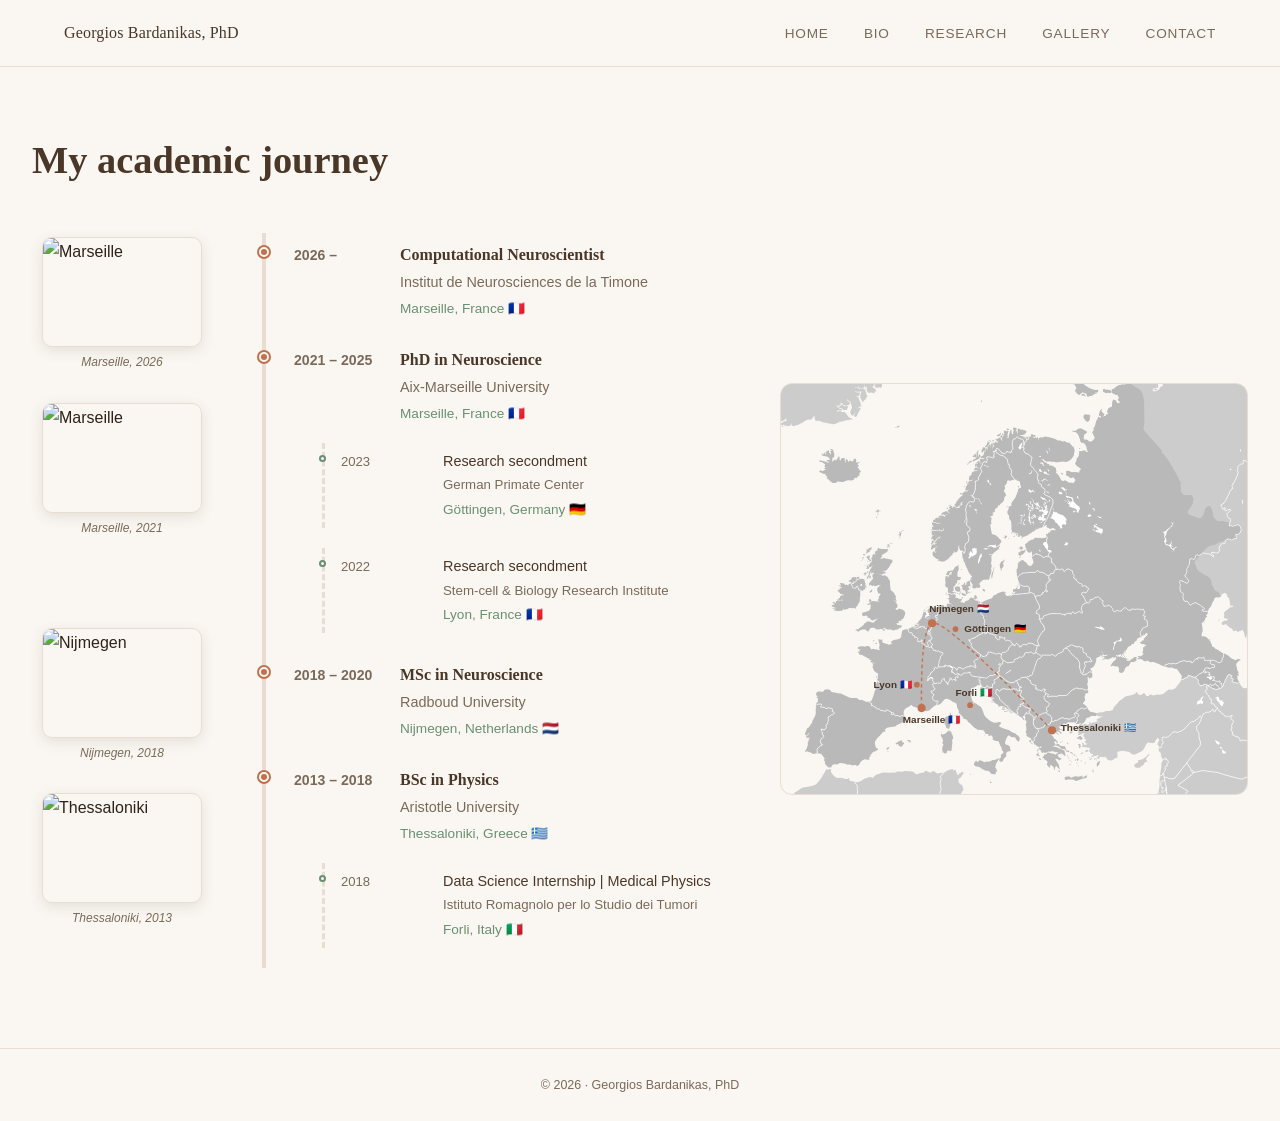
==== bio.html @ c3afd174 "update bio" ====
<!DOCTYPE html>
<html lang="en">

<head>
<meta charset="UTF-8">
<title>Bio | Georgios Bardanikas</title>
<link rel="stylesheet" href="style.css">
</head>

<body>

<nav>
  <a class="nav-logo" href="index.html">Georgios Bardanikas, PhD</a>
  <ul class="nav-links">
    <li><a href="index.html">Home</a></li>
    <li><a href="bio.html">Bio</a></li>
    <li><a href="research.html">Research</a></li>
    <li><a href="gallery.html">Gallery</a></li>
    <li><a href="contact.html">Contact</a></li>
  </ul>
</nav>


<section class="bio-journey">

  <h2>My academic journey</h2>

  <div class="journey-grid">

    <!-- ── Column 1: photos ── -->
    <div class="journey-photos">

      <!-- Postdoc photo -->
      <div class="city-photo-item">
        <div class="city-photo-spacer" style="height: 0px"></div>
        <img src="images/city-marseille-postdoc.jpg" class="city-thumb" alt="Marseille"/>
        <p class="city-photo-label">Marseille, 2026</p>
      </div>

      <!-- PhD photo -->
      <div class="city-photo-item">
        <div class="city-photo-spacer" style="height: 30px"></div>
        <img src="images/city-marseille-phd.jpg" class="city-thumb" alt="Marseille"/>
        <p class="city-photo-label">Marseille, 2021</p>
      </div>

      <!-- MSc photo -->
      <div class="city-photo-item">
        <div class="city-photo-spacer" style="height: 90px"></div>
        <img src="images/city-nijmegen.jpg" class="city-thumb" alt="Nijmegen"/>
        <p class="city-photo-label">Nijmegen, 2018</p>
      </div>

      <!-- BSc photo -->
      <div class="city-photo-item">
        <div class="city-photo-spacer" style="height: 30px"></div>
        <img src="images/city-thessaloniki.jpg" class="city-thumb" alt="Thessaloniki"/>
        <p class="city-photo-label">Thessaloniki, 2013</p>
      </div>

    </div><!-- /.journey-photos -->


    <!-- ── Column 2: timeline ── -->
    <div class="journey-text">

      <div class="journey-item" id="item-marseille" data-city="marseille">
        <div class="journey-year">2026 – </div>
        <div class="journey-content">
          <h3>Computational Neuroscientist </h3>
          <p>Institut de Neurosciences de la Timone</p>
          <p class="journey-location">Marseille, France 🇫🇷</p>
        </div>
      </div><!-- /.journey-item -->

      <div class="journey-item" id="item-marseille" data-city="marseille">
        <div class="journey-year">2021 – 2025</div>
        <div class="journey-content">
          <h3>PhD in Neuroscience </h3>
          <p>Aix-Marseille University</p>
          <p class="journey-location">Marseille, France 🇫🇷</p>
        </div>
      </div><!-- /.journey-item -->

      <div class="journey-sub">
        <div class="sub-item" id="item-gott" data-city="gott">
          <div class="sub-year">2023</div>
          <div class="sub-content">
            <h4>Research secondment</h4>
            <p>German Primate Center</p>
            <p class="journey-location">G&ouml;ttingen, Germany 🇩🇪</p>
          </div>
        </div>
      </div><!-- /.journey-item -->

      <div class="journey-sub">
        <div class="sub-item" id="item-lyon" data-city="lyon">
          <div class="sub-year">2022</div>
          <div class="sub-content">
            <h4>Research secondment</h4>
            <p>Stem-cell & Biology Research Institute</p>
            <p class="journey-location">Lyon, France 🇫🇷</p>
          </div>
        </div>
      </div><!-- /.journey-item -->

      <div class="journey-item" id="item-nijmegen" data-city="nijmegen">
        <div class="journey-year">2018 – 2020</div>
        <div class="journey-content">
          <h3>MSc in Neuroscience</h3>
          <p>Radboud University</p>
          <p class="journey-location">Nijmegen, Netherlands 🇳🇱</p>
        </div>
      </div><!-- /.journey-item -->

      <div class="journey-item" id="item-thess" data-city="thess">
        <div class="journey-year">2013 – 2018</div>
        <div class="journey-content">
          <h3>BSc in Physics</h3>
          <p>Aristotle University</p>
          <p class="journey-location">Thessaloniki, Greece 🇬🇷</p>
        </div>
      </div><!-- /.journey-item -->

      <div class="journey-sub">
        <div class="sub-item" id="item-forli" data-city="forli">
          <div class="sub-year">2018</div>
          <div class="sub-content">
            <h4>Data Science Internship | Medical Physics</h4>
            <p>Istituto Romagnolo per lo Studio dei Tumori</p>
            <p class="journey-location">Forli, Italy 🇮🇹</p>
          </div>
        </div>
      </div>

    </div><!-- /.journey-text -->


    <!-- ── Column 3: map ── -->
    <div class="europe-map">
      <img class="map-base" src="images/europe-map.svg" alt="Map of Europe" width="800" height="702"/>

      <svg class="map-overlay" viewBox="0 0 800 702" xmlns="http://www.w3.org/2000/svg">

        <!-- trajectory line -->
        <path
          d="M465 593 Q280 400 260 410 T242 555"
          stroke="#c0714f" stroke-width="2.5" fill="none"
          stroke-dasharray="6,5" opacity="0.9"
        />

        <!-- ── Marseille ── -->
        <circle class="map-dot" id="dot-marseille" cx="242" cy="555" r="7" fill="#c0714f"/>
        <g class="map-label-group" id="label-marseille">
          <rect x="210" y="580" width="90" height="20" rx="3"/>
          <text x="210" y="580">Marseille 🇫🇷</text>
        </g>

        <!-- ── Gottingen ── -->
        <circle class="map-dot" id="dot-gott" cx="300" cy="420" r="5" fill="#c0714f"/>
        <g class="map-label-group" id="label-gott">
          <rect x="315" y="425" width="60" height="20" rx="3"/>
          <text x="315" y="425">G&ouml;ttingen 🇩🇪</text>
        </g>

        <!-- ── Lyon ── -->
        <circle class="map-dot" id="dot-lyon" cx="234" cy="515" r="5" fill="#c0714f"/>
        <g class="map-label-group" id="label-lyon">
          <rect x="160" y="520" width="60" height="20" rx="3"/>
          <text x="160" y="520">Lyon 🇫🇷</text>
        </g>

        <!-- ── Nijmegen ── -->
        <circle class="map-dot" id="dot-nijmegen" cx="260" cy="410" r="7" fill="#c0714f"/>
        <g class="map-label-group" id="label-nijmegen">
          <rect x="255" y="390" width="95" height="20" rx="3"/>
          <text x="255" y="390">Nijmegen 🇳🇱</text>
        </g>

        <!-- ── Thessaloniki ── -->
        <circle class="map-dot" id="dot-thess" cx="465" cy="593" r="7" fill="#c0714f"/>
        <g class="map-label-group" id="label-thess">
          <rect x="480" y="595" width="115" height="20" rx="3"/>
          <text x="480" y="595">Thessaloniki 🇬🇷</text>
        </g>

        <!-- ── Forli ── -->
        <circle class="map-dot" id="dot-forli" cx="325" cy="550" r="5" fill="#c0714f"/>
        <g class="map-label-group" id="label-forli">
          <rect x="300" y="535" width="115" height="20" rx="3"/>
          <text x="300" y="535">Forli 🇮🇹</text>
        </g>


      </svg>
    </div><!-- /.europe-map -->

</section>

<script>
  // Map each data-city to its dot and label elements
  function getMapEls(city) {
    return {
      dot:   document.getElementById("dot-"   + city),
      label: document.getElementById("label-" + city),
    };
  }

  // Activate / deactivate a city on the map
  function activateCity(city, on) {
    const { dot, label } = getMapEls(city);
    if (dot)   dot.classList.toggle("active", on);
    if (label) label.classList.toggle("active", on);
  }

  // Activate / deactivate a timeline item
  function activateItem(id, on) {
    const el = document.getElementById(id);
    if (el) el.classList.toggle("highlight", on);
  }

  // Wire up all timeline items (main + sub)
  document.querySelectorAll(".journey-item, .sub-item").forEach(item => {
    const city = item.dataset.city;
    if (!city || city.startsWith("[")) return;   // skip placeholder entries

    item.addEventListener("mouseenter", () => activateCity(city, true));
    item.addEventListener("mouseleave", () => activateCity(city, false));
  });

  // Wire up map dots — highlight the matching timeline item
  document.querySelectorAll(".map-dot").forEach(dot => {
    const city   = dot.id.replace("dot-", "");
    const itemId = "item-" + city;

    dot.addEventListener("mouseenter", () => {
      activateItem(itemId, true);
      activateCity(city, true);
    });
    dot.addEventListener("mouseleave", () => {
      activateItem(itemId, false);
      activateCity(city, false);
    });
  });

  // Wire up map labels — same behaviour as dots
  document.querySelectorAll(".map-label-group").forEach(label => {
    const city   = label.id.replace("label-", "");
    const itemId = "item-" + city;

    label.addEventListener("mouseenter", () => {
      activateItem(itemId, true);
      activateCity(city, true);
    });
    label.addEventListener("mouseleave", () => {
      activateItem(itemId, false);
      activateCity(city, false);
    });
  });
</script>

<footer>© 2026 · Georgios Bardanikas, PhD </footer>

</body>
</html>
---- style.css ----
:root {
    --cream:       #faf7f2;
    --warm-bg:     #f3ede3;
    --sand:        #e8ddd0;
    --terracotta:  #c0714f;
    --rust:        #a85a3a;
    --bark:        #4a3728;
    --text:        #2e2318;
    --muted:       #7a6a5a;
    --accent:      #6b8f71;
    --white:       #ffffff;
}

*, *::before, *::after { box-sizing: border-box; margin: 0; padding: 0; }
html { scroll-behavior: smooth; }

body {
    background: var(--cream);
    color: var(--text);
    font-family: 'DM Sans', sans-serif;
    font-weight: 300;
    line-height: 1.7;
    min-height: 100vh;
}

/* ── NAV ── */
nav {
    position: fixed; top: 0; left: 0; right: 0; z-index: 100;
    display: flex; justify-content: space-between; align-items: center;
    padding: 1.2rem 4rem;
    background: rgba(250,247,242,0.92);
    backdrop-filter: blur(12px);
    border-bottom: 1px solid var(--sand);
}
.nav-logo {
    font-family: 'Lora', serif;
    font-size: 1rem; color: var(--bark);
    text-decoration: none; letter-spacing: 0.01em;
    cursor: pointer;
}
.nav-links { display: flex; gap: 2.2rem; list-style: none; }
.nav-links a {
    text-decoration: none; color: var(--muted);
    font-size: 0.85rem; font-weight: 400;
    letter-spacing: 0.06em; text-transform: uppercase;
    transition: color 0.2s; cursor: pointer;
    background: none; border: none; padding: 0;
}
.nav-links a:hover  { color: var(--terracotta); }
.nav-links a.active { color: var(--bark); font-weight: 500; }

/* ── PAGE VIEWS ── */
.page { display: none; animation: fadeUp 0.5s ease both; }
.page.active { display: block; }

@keyframes fadeUp {
    from { opacity: 0; transform: translateY(18px); }
    to   { opacity: 1; transform: translateY(0); }
}

/* ══════════════════════════════
    HOME
══════════════════════════════ */
#page-home {
    min-height: 100vh;
    display: flex; flex-direction: column;
    justify-content: center;
    padding: 7rem 4rem 4rem;
    position: relative; overflow: hidden;
}
#page-home::before {
    content: '';
    position: fixed; top: -160px; right: -160px;
    width: 700px; height: 700px; border-radius: 50%;
    background: radial-gradient(circle, #e8ddd055 0%, transparent 70%);
    pointer-events: none; z-index: 0;
}

.home-hero {
    display: grid;
    grid-template-columns: 1fr 1fr;
    align-items: center;
    gap: 5rem;
    max-width: 1100px;
    margin: 0 auto;
    width: 100%;
    position: relative; z-index: 1;
}

.home-text h1 {
    font-family: 'Lora', serif;
    font-size: clamp(2.2rem, 4vw, 3.2rem);
    font-weight: 600; line-height: 1.15;
    color: var(--bark); margin-bottom: 0.3rem;
}
.home-text h1 em { font-style: italic; color: var(--terracotta); }
.eyebrow {
    display: inline-block;
    font-size: 0.78rem; font-weight: 500;
    letter-spacing: 0.13em; text-transform: uppercase;
    color: var(--terracotta);
    border: 1px solid var(--terracotta);
    padding: 0.28rem 0.85rem; border-radius: 20px;
    margin-bottom: 1.3rem;
}
.home-tagline {
    font-size: 1.05rem; color: var(--muted);
    margin: 1rem 0 2rem; max-width: 420px;
}
.home-btns { display: flex; gap: 1rem; flex-wrap: wrap; }

.home-photo {
    display: flex; justify-content: center;
    position: relative; z-index: 1;
}
.photo-frame {
    width: 320px; height: 400px;
    border-radius: 200px 200px 160px 160px;
    overflow: hidden;
    border: 6px solid var(--white);
    box-shadow: 0 20px 60px rgba(74,55,40,0.18);
    background: var(--sand);
}
.photo-frame img { width: 100%; height: 100%; object-fit: cover; }
.photo-placeholder {
    width: 100%; height: 100%;
    display: flex; flex-direction: column;
    align-items: center; justify-content: center;
    background: linear-gradient(160deg, var(--sand), var(--warm-bg));
    color: var(--muted); font-size: 0.82rem; text-align: center; gap: 0.5rem;
}
.photo-placeholder svg { opacity: 0.35; }

/* about block */
.home-about {
    max-width: 1100px; margin: 4rem auto 0;
    display: grid; grid-template-columns: 1fr 1.6fr; gap: 4rem;
    padding-top: 3rem; border-top: 1px solid var(--sand);
    position: relative; z-index: 1;
}
.about-stats { display: flex; flex-direction: column; gap: 1.3rem; }
.stat-card {
    background: var(--white);
    border-radius: 12px; padding: 1.2rem 1.4rem;
    border-left: 3px solid var(--terracotta);
}
.stat-num {
    font-family: 'Lora', serif; font-size: 1.8rem;
    color: var(--terracotta); font-weight: 600;
}
.stat-label { font-size: 0.82rem; color: var(--muted); }
.about-text p { color: var(--muted); margin-bottom: 1.1rem; font-size: 1rem; }
.about-text p:first-child { color: var(--text); font-size: 1.05rem; }

/* ══════════════════════════════
    SHARED INNER PAGE
══════════════════════════════ */
.inner-page {
    max-width: 1100px; margin: 0 auto;
    padding: 8rem 4rem 5rem;
}
.page-header { margin-bottom: 3rem; }
.section-label {
    display: inline-block;
    font-size: 0.75rem; font-weight: 500;
    letter-spacing: 0.14em; text-transform: uppercase;
    color: var(--accent); margin-bottom: 0.6rem;
}
.page-title {
    font-family: 'Lora', serif;
    font-size: clamp(1.9rem, 3vw, 2.6rem);
    font-weight: 600; color: var(--bark);
}

/* ══════════════════════════════
    SKILLS
══════════════════════════════ */
.skills-row { display: flex; flex-wrap: wrap; gap: 0.5rem; margin-top: 1.4rem; }
.skill-tag {
    background: var(--warm-bg); color: var(--bark);
    padding: 0.3rem 0.85rem; border-radius: 20px; font-size: 0.8rem;
}

/* ══════════════════════════════
    BUTTONS
══════════════════════════════ */
.btn {
    display: inline-block; text-decoration: none; cursor: pointer;
    padding: 0.72rem 1.5rem; border-radius: 6px;
    font-family: 'DM Sans', sans-serif;
    font-size: 0.88rem; font-weight: 500; transition: all 0.2s; border: none;
}
.btn-primary {
    background: var(--terracotta); color: white;
    box-shadow: 0 2px 12px rgba(192,113,79,0.28);
}
.btn-primary:hover { background: var(--rust); transform: translateY(-2px); }
.btn-outline { border: 1.5px solid var(--bark); color: var(--bark); background: transparent; }
.btn-outline:hover { background: var(--bark); color: white; transform: translateY(-2px); }

/* ══════════════════════════════
    RESEARCH PAGE
══════════════════════════════ */
.research-grid {
    display: grid; grid-template-columns: repeat(3,1fr); gap: 1.4rem;
    margin-bottom: 3.5rem;
}
.research-card {
    background: var(--white);
    border-radius: 14px; padding: 1.8rem;
    border: 1px solid var(--sand);
    transition: all 0.25s; position: relative; overflow: hidden;
}
.research-card::before {
    content: ''; position: absolute; top: 0; left: 0; right: 0; height: 3px;
    background: var(--terracotta); transform: scaleX(0);
    transform-origin: left; transition: transform 0.3s;
}
.research-card:hover { transform: translateY(-4px); box-shadow: 0 14px 36px rgba(74,55,40,0.1); }
.research-card:hover::before { transform: scaleX(1); }
.card-icon { font-size: 1.8rem; margin-bottom: 0.9rem; }
.research-card h3 {
    font-family: 'Lora', serif; font-size: 1.05rem;
    color: var(--bark); margin-bottom: 0.6rem;
}
.research-card p { font-size: 0.88rem; color: var(--muted); line-height: 1.65; }

.pubs-title {
    font-family: 'Lora', serif; font-size: 1.3rem;
    color: var(--bark); margin-bottom: 1.4rem;
    padding-top: 2rem; border-top: 1px solid var(--sand);
}
.pub-item {
    padding: 1.6rem 0; border-bottom: 1px solid var(--sand);
    display: grid; grid-template-columns: 48px 1fr; gap: 1.2rem; align-items: start;
}
.pub-year { font-family: 'Lora', serif; font-size: 0.88rem; color: var(--terracotta); font-weight: 600; }
.pub-title { font-family: 'Lora', serif; font-size: 0.98rem; color: var(--bark); margin-bottom: 0.25rem; }
.pub-authors { font-size: 0.83rem; color: var(--muted); }
.pub-journal  { font-size: 0.83rem; color: var(--accent); font-style: italic; }
.pub-links { display: flex; gap: 0.7rem; margin-top: 0.4rem; }
.pub-link {
    font-size: 0.76rem; text-decoration: none;
    color: var(--terracotta); border: 1px solid var(--terracotta);
    padding: 0.18rem 0.55rem; border-radius: 4px; transition: all 0.18s;
}
.pub-link:hover { background: var(--terracotta); color: white; }
.scholar-btn { margin-top: 2rem; text-align: center; }

/* ══════════════════════════════
    CV PAGE
══════════════════════════════ */
.cv-layout {
    display: grid; grid-template-columns: 1fr 1fr; gap: 3.5rem;
}
.cv-section h3 {
    font-family: 'Lora', serif; font-size: 1.05rem; color: var(--bark);
    margin-bottom: 1.1rem; padding-bottom: 0.45rem;
    border-bottom: 1px solid var(--sand);
}
.cv-block { margin-bottom: 1.3rem; }
.cv-block-title { font-weight: 500; color: var(--text); font-size: 0.93rem; }
.cv-block-place { font-size: 0.86rem; color: var(--terracotta); }
.cv-block-date  { font-size: 0.8rem;  color: var(--muted); }
.cv-spacer { height: 2rem; }
.cv-download { grid-column: 1 / -1; text-align: center; padding-top: 1rem; }


/* ══════════════════════════════
    Bio PAGE
══════════════════════════════ */
.bio-journey {
    max-width: 1300px;
    margin: 0 auto;
    padding: 8rem 2rem 5rem;
}

.bio-journey > h2 {
    font-family: 'Lora', serif;
    font-size: clamp(1.8rem, 3vw, 2.4rem);
    font-weight: 600;
    color: var(--bark);
    margin-bottom: 2.5rem;
}

.journey-grid {
    display: grid;
    grid-template-columns: 180px 1fr 1fr;
    gap: 50px;
    align-items: start;
}

/* Column 1, Photos */
.journey-photos {
display: flex;
flex-direction: column;
padding-top: 4px;       /* fine-tune to align with first timeline entry */
}

.city-photo-item {
display: flex;
flex-direction: column;
align-items: center;
margin-bottom: 0;       /* controlled by spacers below */
}

.city-photo-spacer {
flex-shrink: 0;
}

.city-thumb {
width: 160px;
height: 110px;
object-fit: cover;
border-radius: 10px;
border: 1px solid var(--sand, #e8ddd0);
box-shadow: 0 4px 14px rgba(74,55,40,0.12);
display: block;
transition: transform 0.2s, box-shadow 0.2s;
}

.city-thumb:hover {
transform: scale(1.03);
box-shadow: 0 8px 22px rgba(74,55,40,0.18);
}

.city-photo-label {
font-size: 0.75rem;
color: var(--muted, #7a6a5a);
margin-top: 5px;
text-align: center;
font-style: italic;
}



/* Column 2, Timeline */
.journey-text {
    border-left: 4px solid var(--sand);
    padding-left: 28px;
}

/* Main entry row */
.journey-item {
    position: relative;
    display: grid;
    grid-template-columns: 90px 1fr;
    gap: 16px;
    margin-bottom: 8px;
    align-items: start;
    cursor: default;
    transition: background 0.2s, padding 0.2s;
    border-radius: 8px;
    padding: 8px 10px 8px 0;
}

.journey-item::before {
    content: "";
    position: absolute;
    left: -35px;
    top: 14px;
    width: 10px;
    height: 10px;
    background: var(--terracotta, #c0714f);
    border: 2px solid var(--cream, #faf7f2);
    border-radius: 50%;
    box-shadow: 0 0 0 2px var(--terracotta, #c0714f);
    transition: transform 0.2s;
}

.journey-item.highlight,
.journey-item:hover {
    background: var(--warm-bg, #f3ede3);
    padding-left: 10px;
}
.journey-item.highlight::before,
.journey-item:hover::before {
    transform: scale(1.4);
}

.journey-year {
    font-weight: 600;
    color: var(--muted);
    font-size: 0.88rem;
    padding-top: 3px;
    white-space: nowrap;
}

.journey-content h3 {
    margin: 0;
    font-size: 1rem;
    font-family: 'Lora', serif;
    color: var(--bark, #4a3728);
}

.journey-content p {
    margin: 2px 0;
    font-size: 0.9rem;
    color: var(--muted, #7a6a5a);
}

.journey-location {
    color: var(--accent, #6b8f71) !important;
    font-size: 0.85rem !important;
}

/* ── Subcategory entries (indented, smaller) ── */
.journey-sub {
    margin-left: 28px;           /* indent under the main entry */
    margin-bottom: 20px;
    padding-left: 16px;
    border-left: 3px dashed var(--sand, #e8ddd0);
}

.sub-item {
    position: relative;
    display: grid;
    grid-template-columns: 90px 1fr;
    gap: 12px;
    margin-bottom: 10px;
    align-items: start;
    padding: 6px 8px 6px 0;
    border-radius: 6px;
    cursor: default;
    transition: background 0.2s;
}

/* smaller hollow dot for sub-items */
.sub-item::before {
    content: "";
    position: absolute;
    left: -22px;
    top: 12px;
    width: 7px;
    height: 7px;
    background: var(--cream);
    border: 2px solid var(--accent);
    border-radius: 50%;
}

.sub-item.highlight,
.sub-item:hover { background: var(--warm-bg); padding-left: 8px; }

.sub-year {
    font-weight: 500;
    color: var(--muted);
    font-size: 0.82rem;
    padding-top: 2px;
    white-space: nowrap;
}

.sub-content h4 {
    margin: 0;
    font-size: 0.9rem;
    font-weight: 500;
    color: var(--bark);
}

.sub-content p {
    margin: 1px 0;
    font-size: 0.83rem;
    color: var(--muted);
}

.sub-tag {
    display: inline-block;
    font-size: 0.72rem;
    font-weight: 500;
    letter-spacing: 0.06em;
    text-transform: uppercase;
    background: var(--warm-bg);
    color: var(--accent);
    border: 1px solid var(--sand);
    padding: 0.1rem 0.5rem;
    border-radius: 10px;
    margin-top: 3px;
}

/* spacer between main entries */
.journey-gap { height: 18px; }



/* Column 3, Map */
.europe-map {
    position: relative;
    width: 100%;
    line-height: 0;
    margin-top: 150px;
}

.europe-map img.map-base {
    width: 100%;
    height: auto;
    display: block;
    border-radius: 12px;
    border: 1px solid var(--sand, #e8ddd0);
}

.map-overlay {
    position: absolute;
    top: 0; left: 0;
    width: 100%; height: 100%;
    pointer-events: none;
}

/* dots — hoverable */
.map-dot {
    transition: r 0.25s ease, filter 0.25s ease;
    pointer-events: all;
    cursor: pointer;
}
.map-dot.active {
    filter: drop-shadow(0 0 7px #c0714f);
}

/* label groups — hoverable */
.map-label-group {
    pointer-events: all;
    cursor: pointer;
}
.map-label-group text {
    font-size: 17px;
    font-weight: 600;
    fill: var(--bark, #4a3728);
    transition: fill 0.2s;
}
.map-label-group:hover text,
.map-label-group.active text {
    fill: var(--terracotta, #c0714f);
}

/* label hit-area rect (invisible, just for pointer events) */
.map-label-group rect {
    fill: transparent;
    pointer-events: all;
}


/* Responsive */
@media (max-width: 1050px) {
    .journey-grid { grid-template-columns: 1fr 1fr; }
    nav { padding: 1rem 1.5rem; }
    .nav-links { gap: 1.2rem; }
}

@media (max-width: 700px) {
.journey-grid { grid-template-columns: 1fr; }
}



/* ══════════════════════════════
    GALLERY PAGE
══════════════════════════════ */
.gallery-intro { color: var(--muted); max-width: 560px; margin-bottom: 2.5rem; font-size: 0.95rem; }
.gallery-grid {
    display: grid;
    grid-template-columns: repeat(3, 1fr);
    gap: 1rem;
}
.gallery-item {
    border-radius: 12px; overflow: hidden;
    aspect-ratio: 4/3;
    background: var(--sand);
    position: relative;
    transition: transform 0.25s, box-shadow 0.25s;
    cursor: pointer;
}
.gallery-item:hover { transform: scale(1.02); box-shadow: 0 12px 32px rgba(74,55,40,0.15); }
.gallery-item img { width: 100%; height: 100%; object-fit: cover; display: block; }
.gallery-placeholder {
    width: 100%; height: 100%;
    display: flex; flex-direction: column;
    align-items: center; justify-content: center;
    color: var(--muted); font-size: 0.78rem; gap: 0.4rem;
    background: linear-gradient(135deg, var(--sand), var(--warm-bg));
}
.gallery-placeholder svg { opacity: 0.3; }
.gallery-caption {
    position: absolute; bottom: 0; left: 0; right: 0;
    background: linear-gradient(transparent, rgba(46,35,24,0.75));
    color: white; font-size: 0.78rem; padding: 0.8rem 0.8rem 0.6rem;
    opacity: 0; transition: opacity 0.2s;
}
.gallery-item:hover .gallery-caption { opacity: 1; }

/* lightbox */
.lightbox {
    display: none; position: fixed; inset: 0; z-index: 999;
    background: rgba(30,20,12,0.92); align-items: center; justify-content: center;
}
.lightbox.open { display: flex; }
.lightbox img { max-width: 90vw; max-height: 88vh; border-radius: 8px; object-fit: contain; }
.lightbox-close {
    position: absolute; top: 1.5rem; right: 2rem;
    color: white; font-size: 2rem; cursor: pointer; line-height: 1;
    background: none; border: none; opacity: 0.7; transition: opacity 0.2s;
}
.lightbox-close:hover { opacity: 1; }

/* ══════════════════════════════
    CONTACT PAGE
══════════════════════════════ */
.contact-body {
    display: grid; grid-template-columns: 1fr 1fr; gap: 4rem; align-items: start;
}
.contact-copy p { color: var(--muted); margin-bottom: 1rem; font-size: 1rem; }
.contact-copy p:first-child { color: var(--text); font-size: 1.05rem; }
.contact-links { display: flex; flex-direction: column; gap: 0.9rem; margin-top: 2rem; }
.contact-link {
    display: flex; align-items: center; gap: 0.7rem;
    text-decoration: none; color: var(--bark);
    border: 1px solid var(--sand); background: var(--white);
    padding: 0.85rem 1.2rem; border-radius: 10px;
    font-size: 0.9rem; transition: all 0.2s;
}
.contact-link:hover { border-color: var(--terracotta); color: var(--terracotta); background: var(--cream); transform: translateX(4px); }
.contact-form { display: flex; flex-direction: column; gap: 1rem; }
.contact-form label { font-size: 0.82rem; font-weight: 500; color: var(--bark); margin-bottom: 0.2rem; display: block; }
.contact-form input,
.contact-form textarea {
    width: 100%; padding: 0.75rem 1rem;
    border: 1.5px solid var(--sand); border-radius: 8px;
    background: var(--white); color: var(--text);
    font-family: 'DM Sans', sans-serif; font-size: 0.92rem;
    transition: border-color 0.2s; outline: none; resize: vertical;
}
.contact-form input:focus,
.contact-form textarea:focus { border-color: var(--terracotta); }
.contact-form textarea { min-height: 130px; }

/* ══════════════════════════════
    FOOTER
══════════════════════════════ */
footer {
    text-align: center; padding: 1.6rem;
    color: var(--muted); font-size: 0.78rem;
    border-top: 1px solid var(--sand);
}

/* ══════════════════════════════
    RESPONSIVE
══════════════════════════════ */
@media (max-width: 900px) {
    nav { padding: 1rem 1.5rem; }
    .nav-links { gap: 1.2rem; }
    .home-hero { grid-template-columns: 1fr; text-align: center; gap: 2.5rem; }
    .home-tagline { margin-left: auto; margin-right: auto; }
    .home-btns { justify-content: center; }
    .home-photo { order: -1; }
    .photo-frame { width: 200px; height: 250px; }
    .home-about { grid-template-columns: 1fr; gap: 2rem; }
    #page-home { padding: 6rem 1.5rem 3rem; }
    .inner-page { padding: 6rem 1.5rem 4rem; }
    .research-grid { grid-template-columns: 1fr; }
    .cv-layout { grid-template-columns: 1fr; }
    .contact-body { grid-template-columns: 1fr; }
    .gallery-grid { grid-template-columns: repeat(2,1fr); }
}
@media (max-width: 500px) {
    .gallery-grid { grid-template-columns: 1fr; }
    .nav-links { gap: 0.9rem; }
    .nav-links a { font-size: 0.75rem; }
}
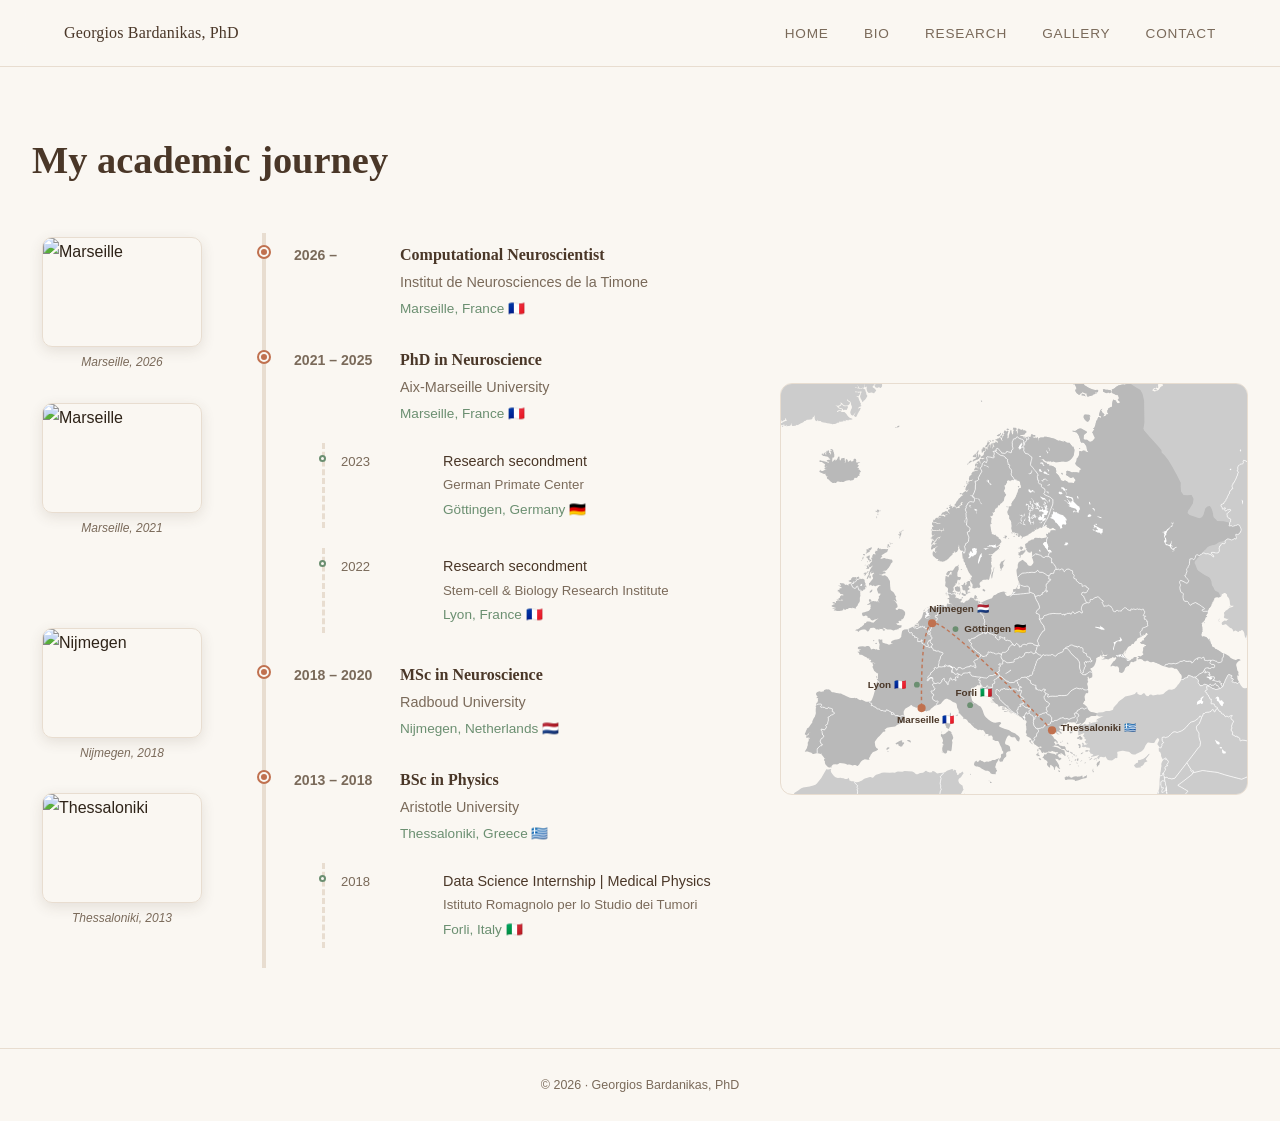
==== commit 3ce17b0f: "update bio" ====
--- a/bio.html
+++ b/bio.html
@@ -152,22 +152,22 @@
         <!-- ── Marseille ── -->
         <circle class="map-dot" id="dot-marseille" cx="242" cy="555" r="7" fill="#c0714f"/>
         <g class="map-label-group" id="label-marseille">
-          <rect x="210" y="580" width="90" height="20" rx="3"/>
-          <text x="210" y="580">Marseille 🇫🇷</text>
+          <rect x="200" y="580" width="90" height="20" rx="3"/>
+          <text x="200" y="580">Marseille 🇫🇷</text>
         </g>
 
         <!-- ── Gottingen ── -->
-        <circle class="map-dot" id="dot-gott" cx="300" cy="420" r="5" fill="#c0714f"/>
+        <circle class="map-dot" id="dot-gott" cx="300" cy="420" r="5" fill="#6b8f71"/>
         <g class="map-label-group" id="label-gott">
           <rect x="315" y="425" width="60" height="20" rx="3"/>
           <text x="315" y="425">G&ouml;ttingen 🇩🇪</text>
         </g>
 
         <!-- ── Lyon ── -->
-        <circle class="map-dot" id="dot-lyon" cx="234" cy="515" r="5" fill="#c0714f"/>
+        <circle class="map-dot" id="dot-lyon" cx="234" cy="515" r="5" fill="#6b8f71"/>
         <g class="map-label-group" id="label-lyon">
-          <rect x="160" y="520" width="60" height="20" rx="3"/>
-          <text x="160" y="520">Lyon 🇫🇷</text>
+          <rect x="150" y="520" width="60" height="20" rx="3"/>
+          <text x="150" y="520">Lyon 🇫🇷</text>
         </g>
 
         <!-- ── Nijmegen ── -->
@@ -185,7 +185,7 @@
         </g>
 
         <!-- ── Forli ── -->
-        <circle class="map-dot" id="dot-forli" cx="325" cy="550" r="5" fill="#c0714f"/>
+        <circle class="map-dot" id="dot-forli" cx="325" cy="550" r="5" fill="#6b8f71"/>
         <g class="map-label-group" id="label-forli">
           <rect x="300" y="535" width="115" height="20" rx="3"/>
           <text x="300" y="535">Forli 🇮🇹</text>
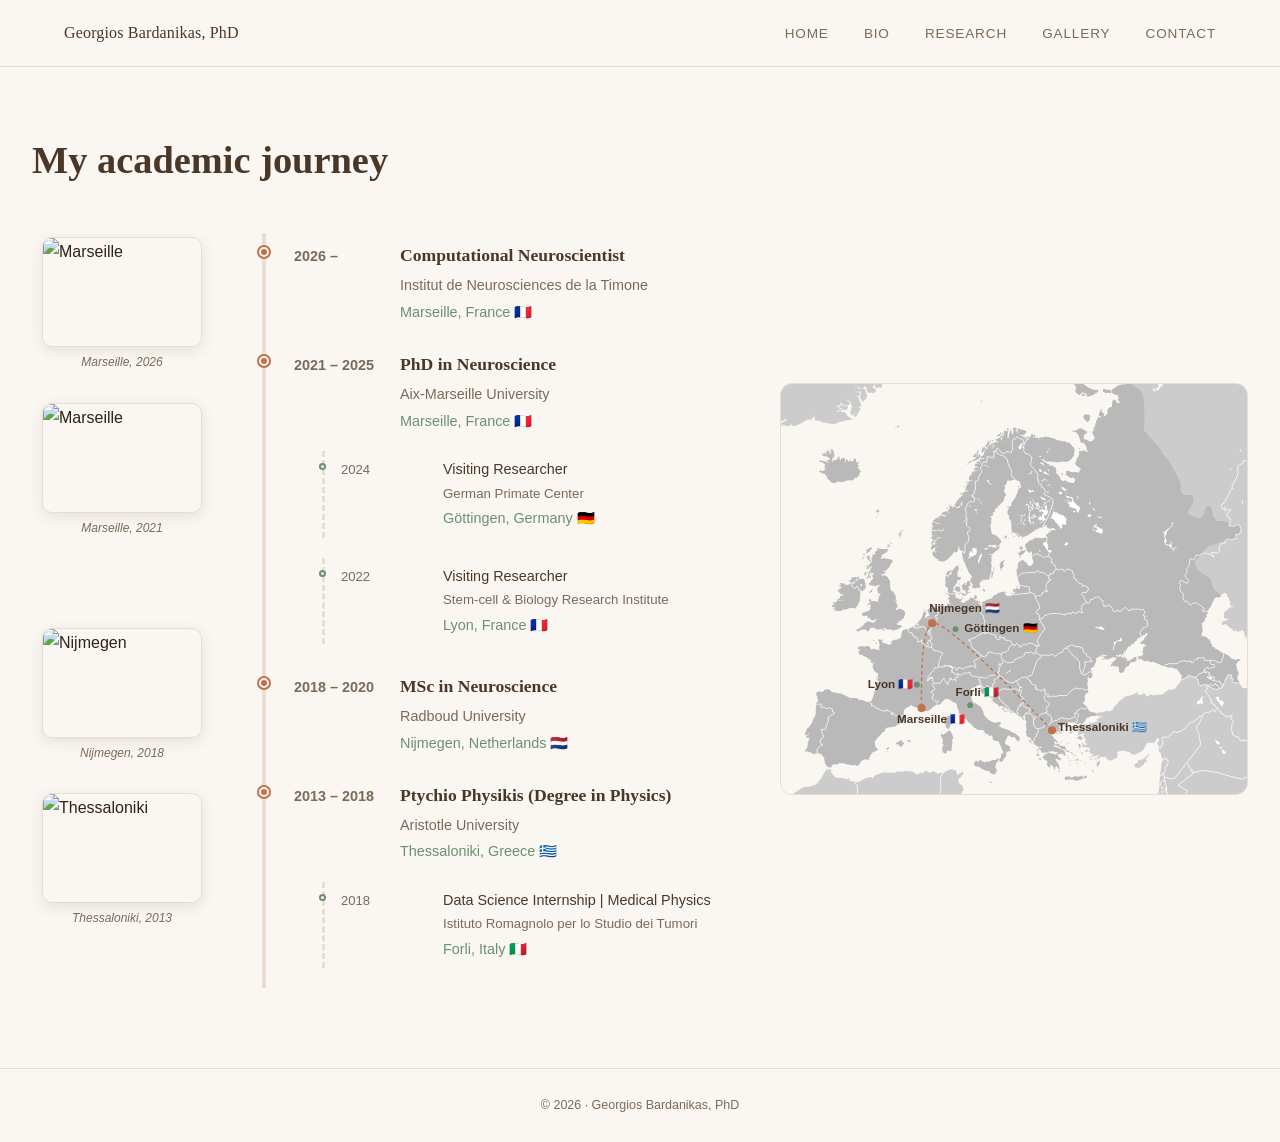
==== commit 558dc8a0: "update bio" ====
--- a/bio.html
+++ b/bio.html
@@ -84,9 +84,9 @@
 
       <div class="journey-sub">
         <div class="sub-item" id="item-gott" data-city="gott">
-          <div class="sub-year">2023</div>
+          <div class="sub-year">2024</div>
           <div class="sub-content">
-            <h4>Research secondment</h4>
+            <h4>Visiting Researcher</h4>
             <p>German Primate Center</p>
             <p class="journey-location">G&ouml;ttingen, Germany 🇩🇪</p>
           </div>
@@ -97,7 +97,7 @@
         <div class="sub-item" id="item-lyon" data-city="lyon">
           <div class="sub-year">2022</div>
           <div class="sub-content">
-            <h4>Research secondment</h4>
+            <h4>Visiting Researcher</h4>
             <p>Stem-cell & Biology Research Institute</p>
             <p class="journey-location">Lyon, France 🇫🇷</p>
           </div>
@@ -116,7 +116,7 @@
       <div class="journey-item" id="item-thess" data-city="thess">
         <div class="journey-year">2013 – 2018</div>
         <div class="journey-content">
-          <h3>BSc in Physics</h3>
+          <h3>Ptychio Physikis (Degree in Physics)</h3>
           <p>Aristotle University</p>
           <p class="journey-location">Thessaloniki, Greece 🇬🇷</p>
         </div>
@@ -180,8 +180,8 @@
         <!-- ── Thessaloniki ── -->
         <circle class="map-dot" id="dot-thess" cx="465" cy="593" r="7" fill="#c0714f"/>
         <g class="map-label-group" id="label-thess">
-          <rect x="480" y="595" width="115" height="20" rx="3"/>
-          <text x="480" y="595">Thessaloniki 🇬🇷</text>
+          <rect x="475" y="595" width="115" height="20" rx="3"/>
+          <text x="475" y="595">Thessaloniki 🇬🇷</text>
         </g>
 
         <!-- ── Forli ── -->
@@ -190,7 +190,6 @@
           <rect x="300" y="535" width="115" height="20" rx="3"/>
           <text x="300" y="535">Forli 🇮🇹</text>
         </g>
-
 
       </svg>
     </div><!-- /.europe-map -->
--- a/style.css
+++ b/style.css
@@ -22,6 +22,9 @@
     line-height: 1.7;
     min-height: 100vh;
 }
+strong {
+  font-weight: 700;
+}
 
 /* ── NAV ── */
 nav {
@@ -150,7 +153,15 @@
 }
 .stat-label { font-size: 0.82rem; color: var(--muted); }
 .about-text p { color: var(--muted); margin-bottom: 1.1rem; font-size: 1rem; }
-.about-text p:first-child { color: var(--text); font-size: 1.05rem; }
+.about-text p:first-child { color: var(--text); font-size: 1.1rem; font-weight: 400;}
+.about-text a {
+  color: var(--terracotta);
+  text-decoration: none;
+  font-weight: 400;
+}
+.about-text a:hover {
+  text-decoration: underline;
+}
 
 /* ══════════════════════════════
     SHARED INNER PAGE
@@ -205,6 +216,12 @@
     display: grid; grid-template-columns: repeat(3,1fr); gap: 1.4rem;
     margin-bottom: 3.5rem;
 }
+.research-overview{
+  max-width: 750px;
+  margin: 1.5rem auto 2.5rem auto;
+  font-size: 1.05rem;
+  line-height: 1.7;
+}
 .research-card {
     background: var(--white);
     border-radius: 14px; padding: 1.8rem;
@@ -226,7 +243,7 @@
 .research-card p { font-size: 0.88rem; color: var(--muted); line-height: 1.65; }
 
 .pubs-title {
-    font-family: 'Lora', serif; font-size: 1.3rem;
+    font-family: 'Lora', serif; font-size: 1.4rem;
     color: var(--bark); margin-bottom: 1.4rem;
     padding-top: 2rem; border-top: 1px solid var(--sand);
 }
@@ -234,10 +251,10 @@
     padding: 1.6rem 0; border-bottom: 1px solid var(--sand);
     display: grid; grid-template-columns: 48px 1fr; gap: 1.2rem; align-items: start;
 }
-.pub-year { font-family: 'Lora', serif; font-size: 0.88rem; color: var(--terracotta); font-weight: 600; }
-.pub-title { font-family: 'Lora', serif; font-size: 0.98rem; color: var(--bark); margin-bottom: 0.25rem; }
-.pub-authors { font-size: 0.83rem; color: var(--muted); }
-.pub-journal  { font-size: 0.83rem; color: var(--accent); font-style: italic; }
+.pub-year { font-family: 'Lora', serif; font-size: 1.1rem; color: var(--terracotta); font-weight: 600; }
+.pub-title { font-family: 'Lora', serif; font-size: 1.2rem; color: var(--bark); margin-bottom: 0.25rem; }
+.pub-authors { font-size: 1.05rem; color: var(--muted); }
+.pub-journal  { font-size: 1rem; color: var(--accent); font-style: italic; }
 .pub-links { display: flex; gap: 0.7rem; margin-top: 0.4rem; }
 .pub-link {
     font-size: 0.76rem; text-decoration: none;
@@ -332,15 +349,12 @@
 font-style: italic;
 }
 
-
-
 /* Column 2, Timeline */
 .journey-text {
     border-left: 4px solid var(--sand);
     padding-left: 28px;
 }
 
-/* Main entry row */
 .journey-item {
     position: relative;
     display: grid;
@@ -381,14 +395,14 @@
 .journey-year {
     font-weight: 600;
     color: var(--muted);
-    font-size: 0.88rem;
+    font-size: 0.9rem;
     padding-top: 3px;
     white-space: nowrap;
 }
 
 .journey-content h3 {
     margin: 0;
-    font-size: 1rem;
+    font-size: 1.1rem;
     font-family: 'Lora', serif;
     color: var(--bark, #4a3728);
 }
@@ -401,7 +415,7 @@
 
 .journey-location {
     color: var(--accent, #6b8f71) !important;
-    font-size: 0.85rem !important;
+    font-size: 0.9rem !important;
 }
 
 /* ── Subcategory entries (indented, smaller) ── */
@@ -479,8 +493,6 @@
 /* spacer between main entries */
 .journey-gap { height: 18px; }
 
-
-
 /* Column 3, Map */
 .europe-map {
     position: relative;
@@ -520,7 +532,7 @@
     cursor: pointer;
 }
 .map-label-group text {
-    font-size: 17px;
+    font-size: 20px;
     font-weight: 600;
     fill: var(--bark, #4a3728);
     transition: fill 0.2s;
@@ -535,20 +547,6 @@
     fill: transparent;
     pointer-events: all;
 }
-
-
-/* Responsive */
-@media (max-width: 1050px) {
-    .journey-grid { grid-template-columns: 1fr 1fr; }
-    nav { padding: 1rem 1.5rem; }
-    .nav-links { gap: 1.2rem; }
-}
-
-@media (max-width: 700px) {
-.journey-grid { grid-template-columns: 1fr; }
-}
-
-
 
 /* ══════════════════════════════
     GALLERY PAGE
@@ -642,6 +640,11 @@
 /* ══════════════════════════════
     RESPONSIVE
 ══════════════════════════════ */
+@media (max-width: 1050px) {
+    .journey-grid { grid-template-columns: 1fr 1fr; }
+    nav { padding: 1rem 1.5rem; }
+    .nav-links { gap: 1.2rem; }
+}
 @media (max-width: 900px) {
     nav { padding: 1rem 1.5rem; }
     .nav-links { gap: 1.2rem; }
@@ -658,6 +661,9 @@
     .contact-body { grid-template-columns: 1fr; }
     .gallery-grid { grid-template-columns: repeat(2,1fr); }
 }
+@media (max-width: 700px) {
+.journey-grid { grid-template-columns: 1fr; }
+}
 @media (max-width: 500px) {
     .gallery-grid { grid-template-columns: 1fr; }
     .nav-links { gap: 0.9rem; }
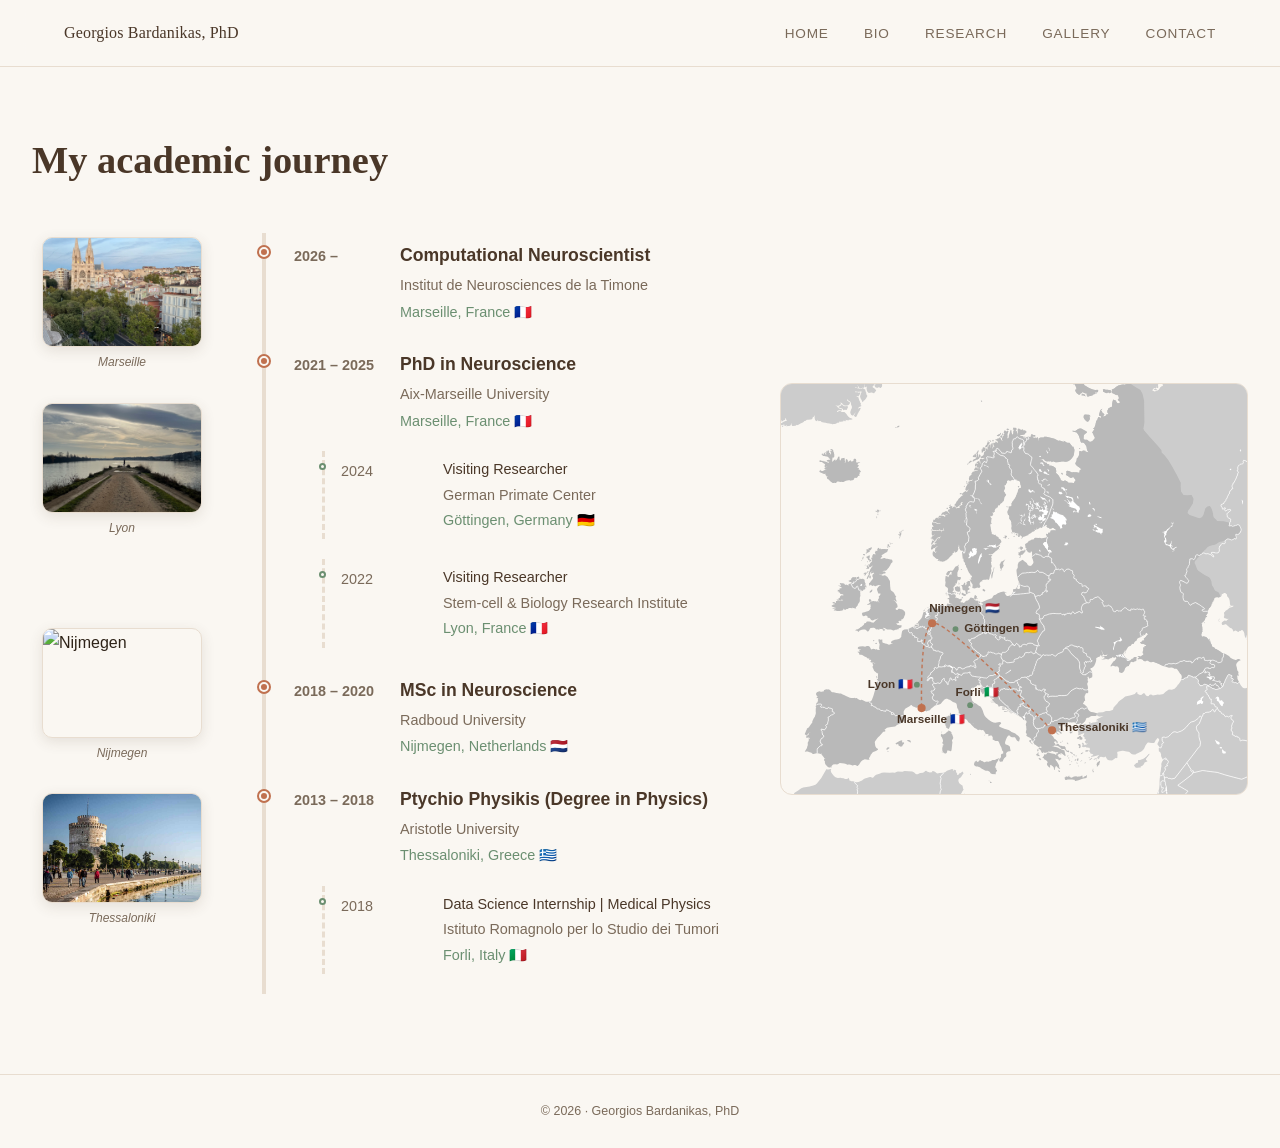
==== commit 3863c699: "add photos" ====
--- a/bio.html
+++ b/bio.html
@@ -30,35 +30,31 @@
     <!-- ── Column 1: photos ── -->
     <div class="journey-photos">
 
-      <!-- Postdoc photo -->
       <div class="city-photo-item">
         <div class="city-photo-spacer" style="height: 0px"></div>
-        <img src="images/city-marseille-postdoc.jpg" class="city-thumb" alt="Marseille"/>
-        <p class="city-photo-label">Marseille, 2026</p>
-      </div>
-
-      <!-- PhD photo -->
+        <img src="images/Marseille.jpg" class="city-thumb" alt="Marseille"/>
+        <p class="city-photo-label">Marseille</p>
+      </div>
+
       <div class="city-photo-item">
         <div class="city-photo-spacer" style="height: 30px"></div>
-        <img src="images/city-marseille-phd.jpg" class="city-thumb" alt="Marseille"/>
-        <p class="city-photo-label">Marseille, 2021</p>
-      </div>
-
-      <!-- MSc photo -->
+        <img src="images/Lyon.jpg" class="city-thumb" alt="Lyon"/>
+        <p class="city-photo-label">Lyon</p>
+      </div>
+
       <div class="city-photo-item">
         <div class="city-photo-spacer" style="height: 90px"></div>
-        <img src="images/city-nijmegen.jpg" class="city-thumb" alt="Nijmegen"/>
-        <p class="city-photo-label">Nijmegen, 2018</p>
-      </div>
-
-      <!-- BSc photo -->
+        <img src="images/Nijmegen.jpg" class="city-thumb" alt="Nijmegen"/>
+        <p class="city-photo-label">Nijmegen</p>
+      </div>
+
       <div class="city-photo-item">
         <div class="city-photo-spacer" style="height: 30px"></div>
-        <img src="images/city-thessaloniki.jpg" class="city-thumb" alt="Thessaloniki"/>
-        <p class="city-photo-label">Thessaloniki, 2013</p>
-      </div>
-
-    </div><!-- /.journey-photos -->
+        <img src="images/Thessaloniki.jpg" class="city-thumb" alt="Thessaloniki"/>
+        <p class="city-photo-label">Thessaloniki</p>
+      </div>
+
+    </div>
 
 
     <!-- ── Column 2: timeline ── -->
@@ -71,7 +67,7 @@
           <p>Institut de Neurosciences de la Timone</p>
           <p class="journey-location">Marseille, France 🇫🇷</p>
         </div>
-      </div><!-- /.journey-item -->
+      </div>
 
       <div class="journey-item" id="item-marseille" data-city="marseille">
         <div class="journey-year">2021 – 2025</div>
@@ -80,7 +76,7 @@
           <p>Aix-Marseille University</p>
           <p class="journey-location">Marseille, France 🇫🇷</p>
         </div>
-      </div><!-- /.journey-item -->
+      </div>
 
       <div class="journey-sub">
         <div class="sub-item" id="item-gott" data-city="gott">
@@ -91,7 +87,7 @@
             <p class="journey-location">G&ouml;ttingen, Germany 🇩🇪</p>
           </div>
         </div>
-      </div><!-- /.journey-item -->
+      </div>
 
       <div class="journey-sub">
         <div class="sub-item" id="item-lyon" data-city="lyon">
@@ -102,7 +98,7 @@
             <p class="journey-location">Lyon, France 🇫🇷</p>
           </div>
         </div>
-      </div><!-- /.journey-item -->
+      </div>
 
       <div class="journey-item" id="item-nijmegen" data-city="nijmegen">
         <div class="journey-year">2018 – 2020</div>
@@ -111,7 +107,7 @@
           <p>Radboud University</p>
           <p class="journey-location">Nijmegen, Netherlands 🇳🇱</p>
         </div>
-      </div><!-- /.journey-item -->
+      </div>
 
       <div class="journey-item" id="item-thess" data-city="thess">
         <div class="journey-year">2013 – 2018</div>
@@ -120,7 +116,7 @@
           <p>Aristotle University</p>
           <p class="journey-location">Thessaloniki, Greece 🇬🇷</p>
         </div>
-      </div><!-- /.journey-item -->
+      </div>
 
       <div class="journey-sub">
         <div class="sub-item" id="item-forli" data-city="forli">
@@ -133,13 +129,13 @@
         </div>
       </div>
 
-    </div><!-- /.journey-text -->
+    </div>
 
 
     <!-- ── Column 3: map ── -->
     <div class="europe-map">
+
       <img class="map-base" src="images/europe-map.svg" alt="Map of Europe" width="800" height="702"/>
-
       <svg class="map-overlay" viewBox="0 0 800 702" xmlns="http://www.w3.org/2000/svg">
 
         <!-- trajectory line -->
@@ -192,7 +188,7 @@
         </g>
 
       </svg>
-    </div><!-- /.europe-map -->
+    </div>
 
 </section>
 
--- a/style.css
+++ b/style.css
@@ -36,7 +36,7 @@
     border-bottom: 1px solid var(--sand);
 }
 .nav-logo {
-    font-family: 'Lora', serif;
+    font-family: 'EB Garamond', serif;
     font-size: 1rem; color: var(--bark);
     text-decoration: none; letter-spacing: 0.01em;
     cursor: pointer;
@@ -148,7 +148,7 @@
     border-left: 3px solid var(--terracotta);
 }
 .stat-num {
-    font-family: 'Lora', serif; font-size: 1.8rem;
+    font-family: 'EB Garamond', serif; font-size: 1.8rem;
     color: var(--terracotta); font-weight: 600;
 }
 .stat-label { font-size: 0.82rem; color: var(--muted); }
@@ -178,7 +178,7 @@
     color: var(--accent); margin-bottom: 0.6rem;
 }
 .page-title {
-    font-family: 'Lora', serif;
+    font-family: 'EB Garamond', serif;
     font-size: clamp(1.9rem, 3vw, 2.6rem);
     font-weight: 600; color: var(--bark);
 }
@@ -237,13 +237,13 @@
 .research-card:hover::before { transform: scaleX(1); }
 .card-icon { font-size: 1.8rem; margin-bottom: 0.9rem; }
 .research-card h3 {
-    font-family: 'Lora', serif; font-size: 1.05rem;
+    font-family: 'EB Garamond', serif; font-size: 1.05rem;
     color: var(--bark); margin-bottom: 0.6rem;
 }
 .research-card p { font-size: 0.88rem; color: var(--muted); line-height: 1.65; }
 
 .pubs-title {
-    font-family: 'Lora', serif; font-size: 1.4rem;
+    font-family: 'EB Garamond', serif; font-size: 1.4rem;
     color: var(--bark); margin-bottom: 1.4rem;
     padding-top: 2rem; border-top: 1px solid var(--sand);
 }
@@ -251,8 +251,8 @@
     padding: 1.6rem 0; border-bottom: 1px solid var(--sand);
     display: grid; grid-template-columns: 48px 1fr; gap: 1.2rem; align-items: start;
 }
-.pub-year { font-family: 'Lora', serif; font-size: 1.1rem; color: var(--terracotta); font-weight: 600; }
-.pub-title { font-family: 'Lora', serif; font-size: 1.2rem; color: var(--bark); margin-bottom: 0.25rem; }
+.pub-year { font-family: 'EB Garamond', serif; font-size: 1.1rem; color: var(--terracotta); font-weight: 600; }
+.pub-title { font-family: 'EB Garamond', serif; font-size: 1.2rem; color: var(--bark); margin-bottom: 0.25rem; }
 .pub-authors { font-size: 1.05rem; color: var(--muted); }
 .pub-journal  { font-size: 1rem; color: var(--accent); font-style: italic; }
 .pub-links { display: flex; gap: 0.7rem; margin-top: 0.4rem; }
@@ -265,25 +265,6 @@
 .scholar-btn { margin-top: 2rem; text-align: center; }
 
 /* ══════════════════════════════
-    CV PAGE
-══════════════════════════════ */
-.cv-layout {
-    display: grid; grid-template-columns: 1fr 1fr; gap: 3.5rem;
-}
-.cv-section h3 {
-    font-family: 'Lora', serif; font-size: 1.05rem; color: var(--bark);
-    margin-bottom: 1.1rem; padding-bottom: 0.45rem;
-    border-bottom: 1px solid var(--sand);
-}
-.cv-block { margin-bottom: 1.3rem; }
-.cv-block-title { font-weight: 500; color: var(--text); font-size: 0.93rem; }
-.cv-block-place { font-size: 0.86rem; color: var(--terracotta); }
-.cv-block-date  { font-size: 0.8rem;  color: var(--muted); }
-.cv-spacer { height: 2rem; }
-.cv-download { grid-column: 1 / -1; text-align: center; padding-top: 1rem; }
-
-
-/* ══════════════════════════════
     Bio PAGE
 ══════════════════════════════ */
 .bio-journey {
@@ -293,7 +274,7 @@
 }
 
 .bio-journey > h2 {
-    font-family: 'Lora', serif;
+    font-family: 'EB Garamond', serif;
     font-size: clamp(1.8rem, 3vw, 2.4rem);
     font-weight: 600;
     color: var(--bark);
@@ -403,7 +384,6 @@
 .journey-content h3 {
     margin: 0;
     font-size: 1.1rem;
-    font-family: 'Lora', serif;
     color: var(--bark, #4a3728);
 }
 
@@ -458,7 +438,7 @@
 .sub-year {
     font-weight: 500;
     color: var(--muted);
-    font-size: 0.82rem;
+    font-size: 0.9rem;
     padding-top: 2px;
     white-space: nowrap;
 }
@@ -472,7 +452,7 @@
 
 .sub-content p {
     margin: 1px 0;
-    font-size: 0.83rem;
+    font-size: 0.9rem;
     color: var(--muted);
 }
 
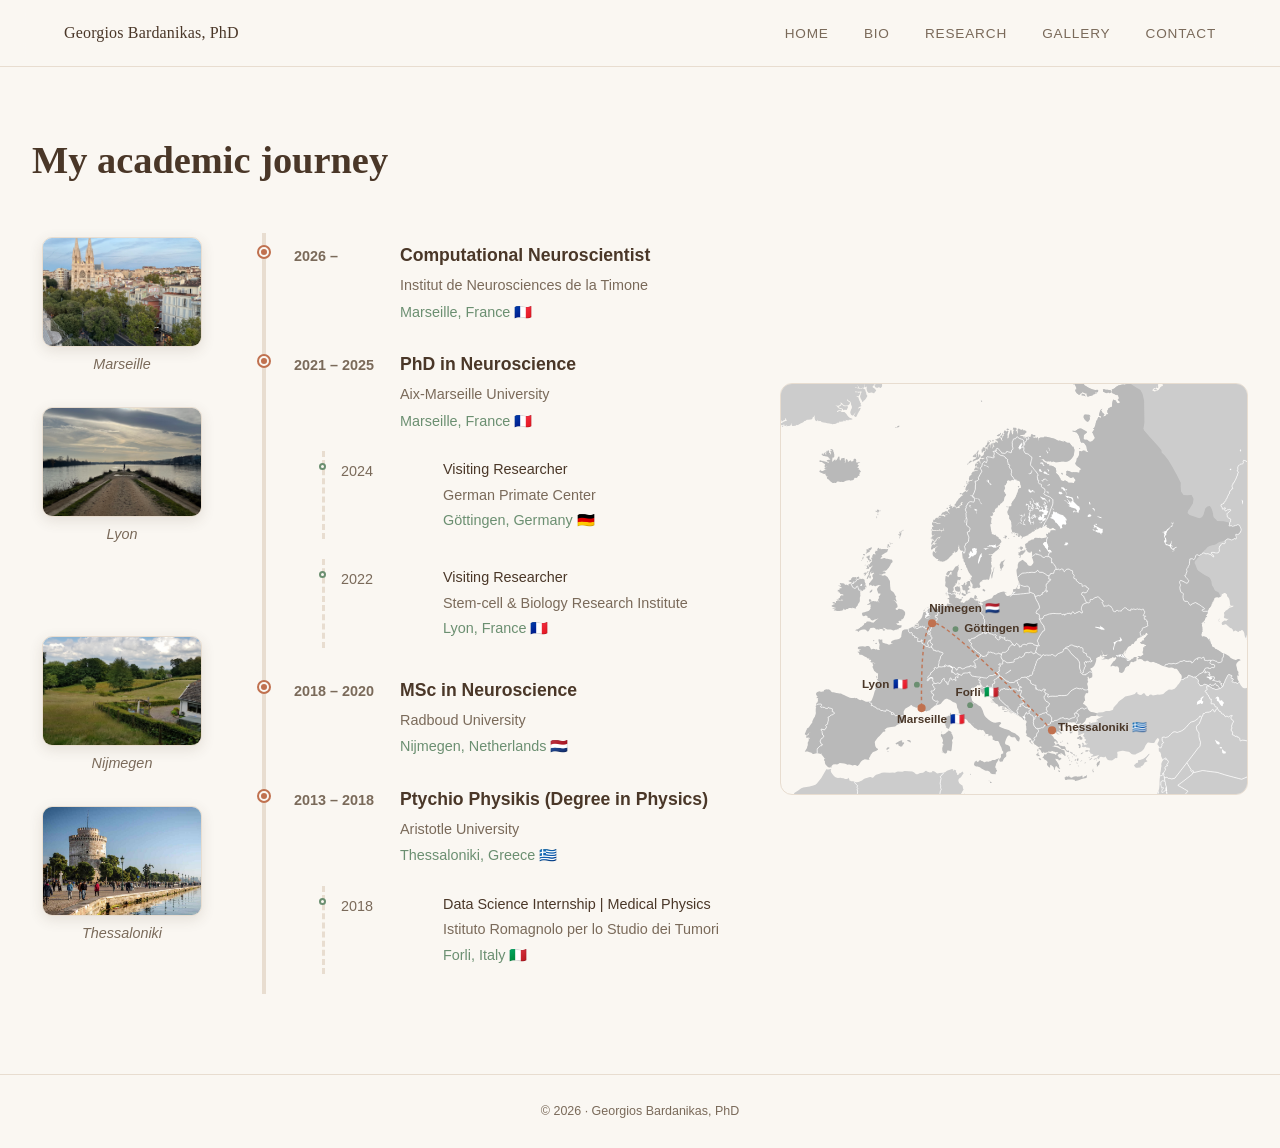
==== commit a6f48fbf: "change" ====
--- a/bio.html
+++ b/bio.html
@@ -162,8 +162,8 @@
         <!-- ── Lyon ── -->
         <circle class="map-dot" id="dot-lyon" cx="234" cy="515" r="5" fill="#6b8f71"/>
         <g class="map-label-group" id="label-lyon">
-          <rect x="150" y="520" width="60" height="20" rx="3"/>
-          <text x="150" y="520">Lyon 🇫🇷</text>
+          <rect x="140" y="520" width="60" height="20" rx="3"/>
+          <text x="140" y="520">Lyon 🇫🇷</text>
         </g>
 
         <!-- ── Nijmegen ── -->
--- a/style.css
+++ b/style.css
@@ -125,14 +125,6 @@
     background: var(--sand);
 }
 .photo-frame img { width: 100%; height: 100%; object-fit: cover; }
-.photo-placeholder {
-    width: 100%; height: 100%;
-    display: flex; flex-direction: column;
-    align-items: center; justify-content: center;
-    background: linear-gradient(160deg, var(--sand), var(--warm-bg));
-    color: var(--muted); font-size: 0.82rem; text-align: center; gap: 0.5rem;
-}
-.photo-placeholder svg { opacity: 0.35; }
 
 /* about block */
 .home-about {
@@ -323,7 +315,7 @@
 }
 
 .city-photo-label {
-font-size: 0.75rem;
+font-size: 0.9rem;
 color: var(--muted, #7a6a5a);
 margin-top: 5px;
 text-align: center;
@@ -531,11 +523,11 @@
 /* ══════════════════════════════
     GALLERY PAGE
 ══════════════════════════════ */
-.gallery-intro { color: var(--muted); max-width: 560px; margin-bottom: 2.5rem; font-size: 0.95rem; }
+.gallery-intro { color: #330101; max-width: 1000px; margin-bottom: 2.5rem; font-size: 1.2rem; }
 .gallery-grid {
     display: grid;
     grid-template-columns: repeat(3, 1fr);
-    gap: 1rem;
+    gap: 1.3rem;
 }
 .gallery-item {
     border-radius: 12px; overflow: hidden;
@@ -545,35 +537,82 @@
     transition: transform 0.25s, box-shadow 0.25s;
     cursor: pointer;
 }
-.gallery-item:hover { transform: scale(1.02); box-shadow: 0 12px 32px rgba(74,55,40,0.15); }
+.gallery-item:hover { transform: scale(1.05); box-shadow: 0 12px 32px rgba(74,55,40,0.15); }
 .gallery-item img { width: 100%; height: 100%; object-fit: cover; display: block; }
-.gallery-placeholder {
-    width: 100%; height: 100%;
-    display: flex; flex-direction: column;
-    align-items: center; justify-content: center;
-    color: var(--muted); font-size: 0.78rem; gap: 0.4rem;
-    background: linear-gradient(135deg, var(--sand), var(--warm-bg));
-}
-.gallery-placeholder svg { opacity: 0.3; }
 .gallery-caption {
     position: absolute; bottom: 0; left: 0; right: 0;
     background: linear-gradient(transparent, rgba(46,35,24,0.75));
-    color: white; font-size: 0.78rem; padding: 0.8rem 0.8rem 0.6rem;
+    color: rgb(255, 255, 255); font-size: 0.9rem; padding: 0.8rem 0.8rem 0.6rem;
     opacity: 0; transition: opacity 0.2s;
 }
+.gallery-caption a{color: var(--terracotta);text-decoration:none;}
+.gallery-caption a:hover{text-decoration:underline;}
 .gallery-item:hover .gallery-caption { opacity: 1; }
 
 /* lightbox */
 .lightbox {
-    display: none; position: fixed; inset: 0; z-index: 999;
-    background: rgba(30,20,12,0.92); align-items: center; justify-content: center;
+  display: none;
+  position: fixed;
+  inset: 0;
+  z-index: 999;
+  background: rgba(30,20,12,0.92);
+  align-items: center;
+  justify-content: center;
+  flex-direction: column;
 }
 .lightbox.open { display: flex; }
-.lightbox img { max-width: 90vw; max-height: 88vh; border-radius: 8px; object-fit: contain; }
+
+.lightbox-arrow {
+  position: absolute;
+  top: 50%;
+  transform: translateY(-50%);
+  background: rgba(255,255,255,0.15);
+  border: none;
+  color: white;
+  font-size: 2rem;
+  padding: 0.6rem 1.1rem;
+  border-radius: 6px;
+  cursor: pointer;
+  transition: background 0.2s;
+  z-index: 10;
+  opacity: 0.7;
+}
+.lightbox-arrow:hover { background: rgba(255,255,255,0.28); }
+.lightbox-arrow.left  { left: 1.5rem; }
+.lightbox-arrow.right { right: 1.5rem; }
+
+.lightbox-inner {
+  display: flex;
+  flex-direction: column;
+  align-items: center;
+  gap: 1rem;
+  max-width: 90vw;
+}
+
+.lightbox-inner img {
+  max-width: 90vw;
+  max-height: 78vh;
+  border-radius: 8px;
+  object-fit: contain;
+}
+
+.lightbox-inner p {
+  color: rgb(255, 255, 255);
+  font-size: 2rem;
+  text-align: center;
+}
+
 .lightbox-close {
-    position: absolute; top: 1.5rem; right: 2rem;
-    color: white; font-size: 2rem; cursor: pointer; line-height: 1;
-    background: none; border: none; opacity: 0.7; transition: opacity 0.2s;
+  position: absolute;
+  top: 1.5rem;
+  right: 2rem;
+  color: white;
+  font-size: 2rem;
+  cursor: pointer;
+  background: none;
+  border: none;
+  opacity: 0.7;
+  transition: opacity 0.2s;
 }
 .lightbox-close:hover { opacity: 1; }
 
@@ -581,10 +620,8 @@
     CONTACT PAGE
 ══════════════════════════════ */
 .contact-body {
-    display: grid; grid-template-columns: 1fr 1fr; gap: 4rem; align-items: start;
-}
-.contact-copy p { color: var(--muted); margin-bottom: 1rem; font-size: 1rem; }
-.contact-copy p:first-child { color: var(--text); font-size: 1.05rem; }
+    display: grid; grid-template-columns: 1fr 1fr; gap: 4rem; align-items: start;}
+.contact-copy p { color: var(--text); margin-bottom: 1rem; font-size: 1.05rem; }
 .contact-links { display: flex; flex-direction: column; gap: 0.9rem; margin-top: 2rem; }
 .contact-link {
     display: flex; align-items: center; gap: 0.7rem;
@@ -594,19 +631,6 @@
     font-size: 0.9rem; transition: all 0.2s;
 }
 .contact-link:hover { border-color: var(--terracotta); color: var(--terracotta); background: var(--cream); transform: translateX(4px); }
-.contact-form { display: flex; flex-direction: column; gap: 1rem; }
-.contact-form label { font-size: 0.82rem; font-weight: 500; color: var(--bark); margin-bottom: 0.2rem; display: block; }
-.contact-form input,
-.contact-form textarea {
-    width: 100%; padding: 0.75rem 1rem;
-    border: 1.5px solid var(--sand); border-radius: 8px;
-    background: var(--white); color: var(--text);
-    font-family: 'DM Sans', sans-serif; font-size: 0.92rem;
-    transition: border-color 0.2s; outline: none; resize: vertical;
-}
-.contact-form input:focus,
-.contact-form textarea:focus { border-color: var(--terracotta); }
-.contact-form textarea { min-height: 130px; }
 
 /* ══════════════════════════════
     FOOTER
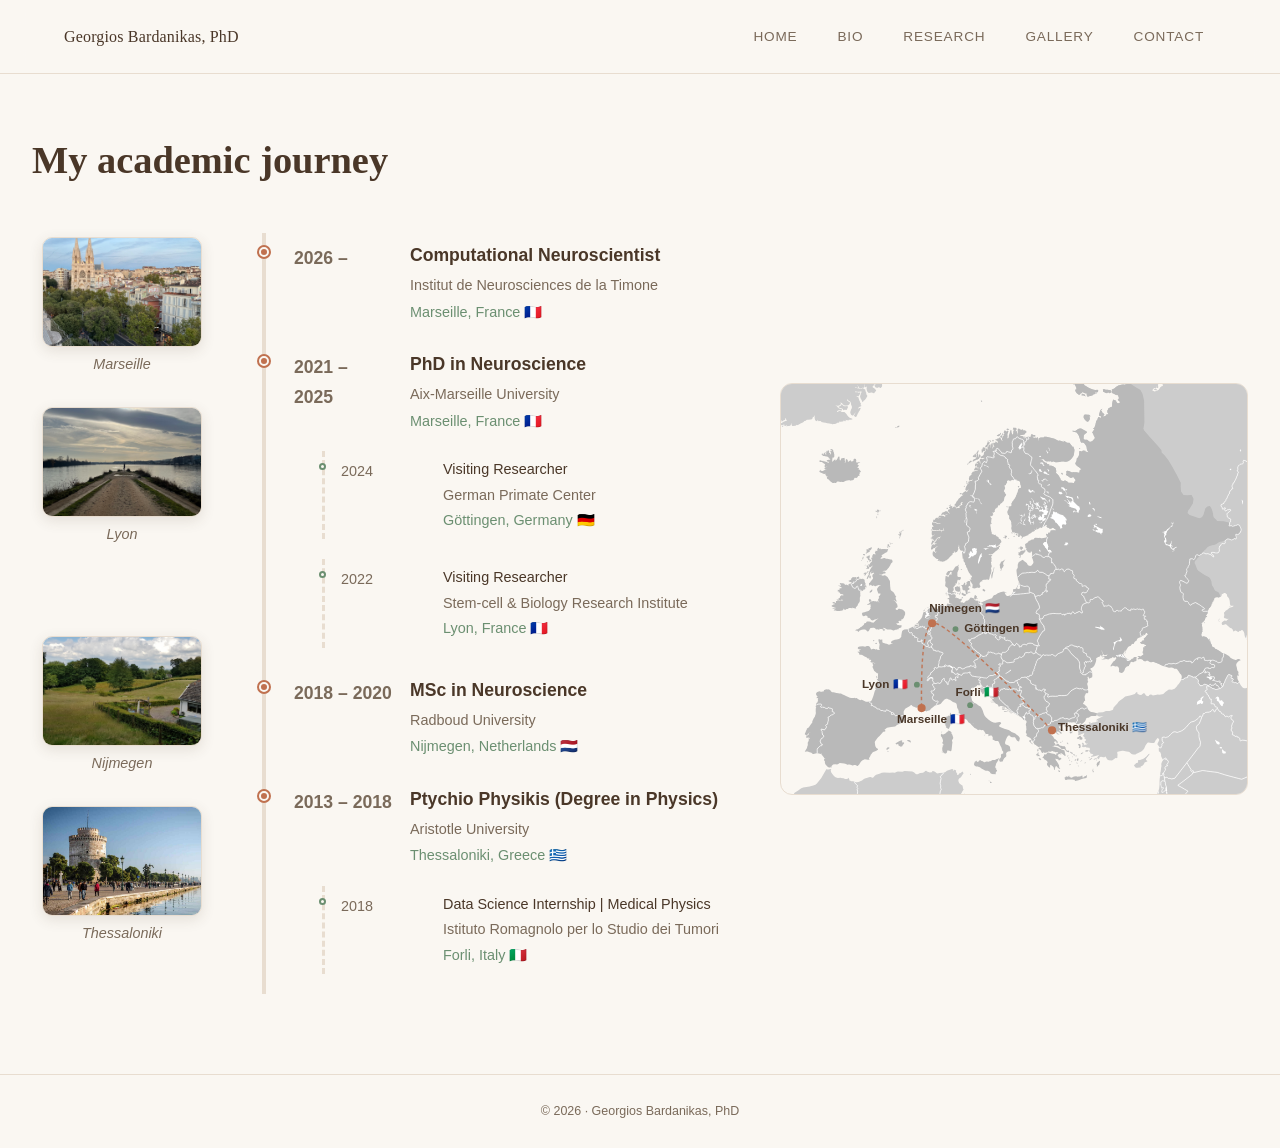
==== commit f87b2dad: "change" ====
--- a/bio.html
+++ b/bio.html
@@ -70,7 +70,7 @@
       </div>
 
       <div class="journey-item" id="item-marseille" data-city="marseille">
-        <div class="journey-year">2021 – 2025</div>
+        <div class="journey-year">2021 –<br>2025</div>
         <div class="journey-content">
           <h3>PhD in Neuroscience </h3>
           <p>Aix-Marseille University</p>
--- a/style.css
+++ b/style.css
@@ -41,16 +41,48 @@
     text-decoration: none; letter-spacing: 0.01em;
     cursor: pointer;
 }
+.nav-links { 
+  display: flex; 
+  gap: 1rem; 
+  list-style: none; 
+}
+.nav-links a {
+  display: inline-block;               /* IMPORTANT */
+  text-decoration: none; 
+  color: var(--muted);
+
+  font-size: 0.85rem; 
+  font-weight: 400;
+  letter-spacing: 0.06em; 
+  text-transform: uppercase;
+
+  padding: 6px 12px;                  /* creates the rectangle */
+  border-radius: 6px;                 /* soft modern corners */
+
+  background: transparent;            /* default state */
+  transition: all 0.2s ease;
+}
+.nav-links a:hover { 
+  color: var(--terracotta);
+  background: rgba(0, 0, 0, 0.05);   /* soft grey */
+}
+.nav-links a.active { 
+  color: white;
+  background: var(--bark);           /* your main accent */
+  font-weight: 500;
+}
+/*
 .nav-links { display: flex; gap: 2.2rem; list-style: none; }
 .nav-links a {
     text-decoration: none; color: var(--muted);
-    font-size: 0.85rem; font-weight: 400;
+    font-size: 0.85rem; font-weight: 500;
     letter-spacing: 0.06em; text-transform: uppercase;
     transition: color 0.2s; cursor: pointer;
     background: none; border: none; padding: 0;
 }
-.nav-links a:hover  { color: var(--terracotta); }
-.nav-links a.active { color: var(--bark); font-weight: 500; }
+.nav-links a:hover  { color: var(--terracotta); background: rgba(0, 0, 0, 0.05);}
+.nav-links a.active { color: var(--bark); font-weight: 600; }
+*/
 
 /* ── PAGE VIEWS ── */
 .page { display: none; animation: fadeUp 0.5s ease both; }
@@ -331,7 +363,7 @@
 .journey-item {
     position: relative;
     display: grid;
-    grid-template-columns: 90px 1fr;
+    grid-template-columns: 100px 1fr;
     gap: 16px;
     margin-bottom: 8px;
     align-items: start;
@@ -368,7 +400,7 @@
 .journey-year {
     font-weight: 600;
     color: var(--muted);
-    font-size: 0.9rem;
+    font-size: 1.1rem;
     padding-top: 3px;
     white-space: nowrap;
 }
@@ -545,7 +577,7 @@
     color: rgb(255, 255, 255); font-size: 0.9rem; padding: 0.8rem 0.8rem 0.6rem;
     opacity: 0; transition: opacity 0.2s;
 }
-.gallery-caption a{color: var(--terracotta);text-decoration:none;}
+.gallery-caption a{color: rgb(255, 255, 255); text-decoration:none;}
 .gallery-caption a:hover{text-decoration:underline;}
 .gallery-item:hover .gallery-caption { opacity: 1; }
 
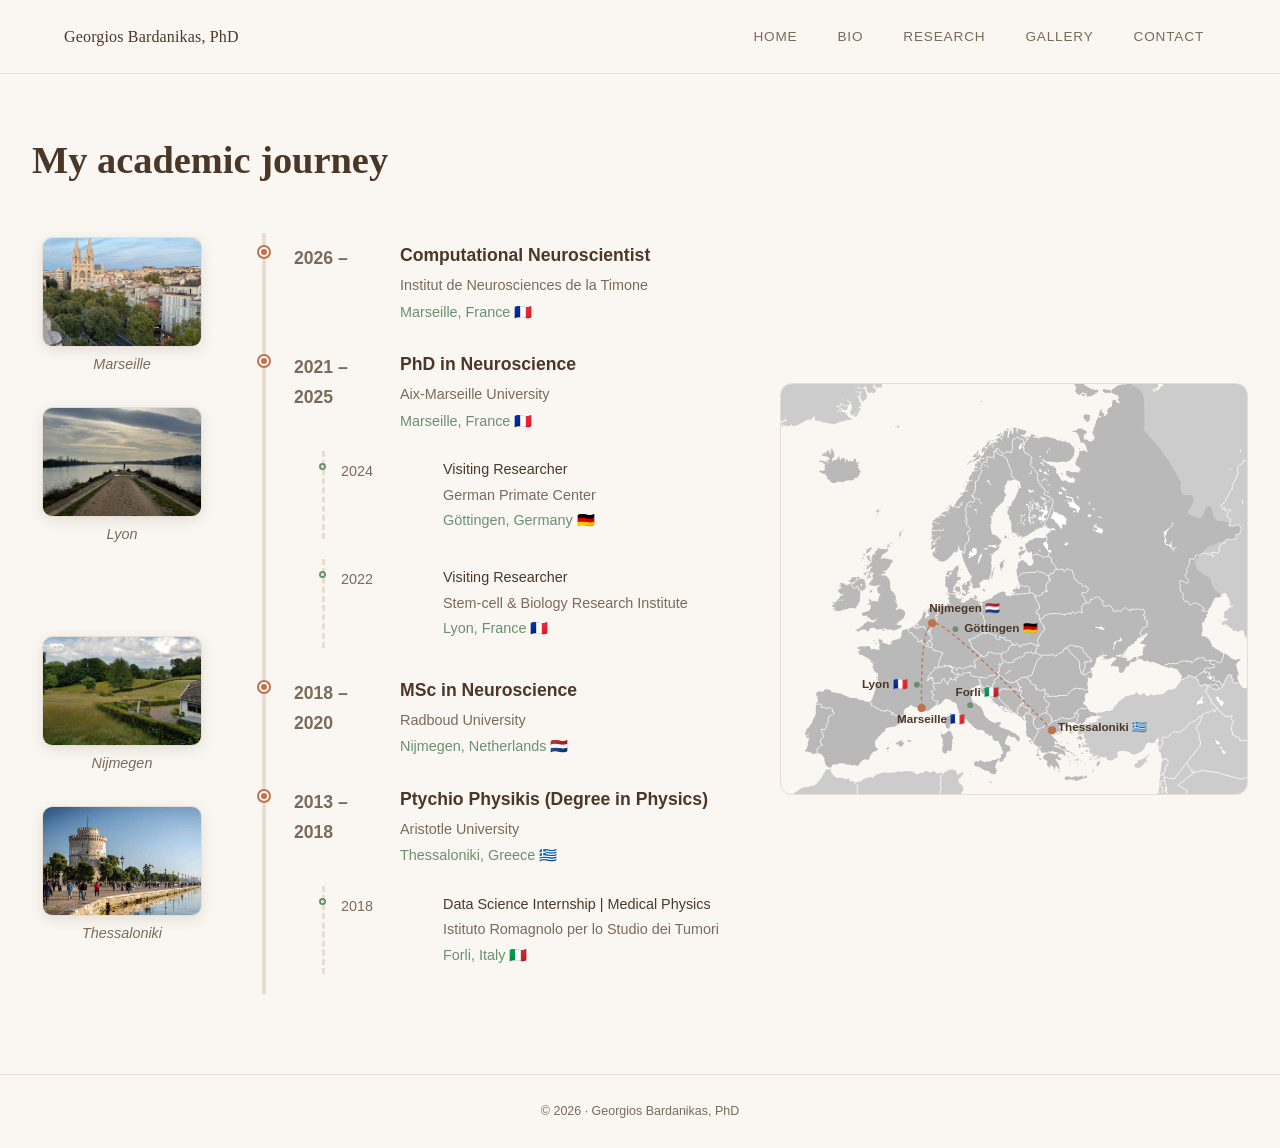
==== commit e05985ac: "change" ====
--- a/bio.html
+++ b/bio.html
@@ -101,7 +101,7 @@
       </div>
 
       <div class="journey-item" id="item-nijmegen" data-city="nijmegen">
-        <div class="journey-year">2018 – 2020</div>
+        <div class="journey-year">2018 –<br>2020</div>
         <div class="journey-content">
           <h3>MSc in Neuroscience</h3>
           <p>Radboud University</p>
@@ -110,7 +110,7 @@
       </div>
 
       <div class="journey-item" id="item-thess" data-city="thess">
-        <div class="journey-year">2013 – 2018</div>
+        <div class="journey-year">2013 –<br>2018</div>
         <div class="journey-content">
           <h3>Ptychio Physikis (Degree in Physics)</h3>
           <p>Aristotle University</p>
--- a/style.css
+++ b/style.css
@@ -363,7 +363,7 @@
 .journey-item {
     position: relative;
     display: grid;
-    grid-template-columns: 100px 1fr;
+    grid-template-columns: 90px 1fr;
     gap: 16px;
     margin-bottom: 8px;
     align-items: start;
